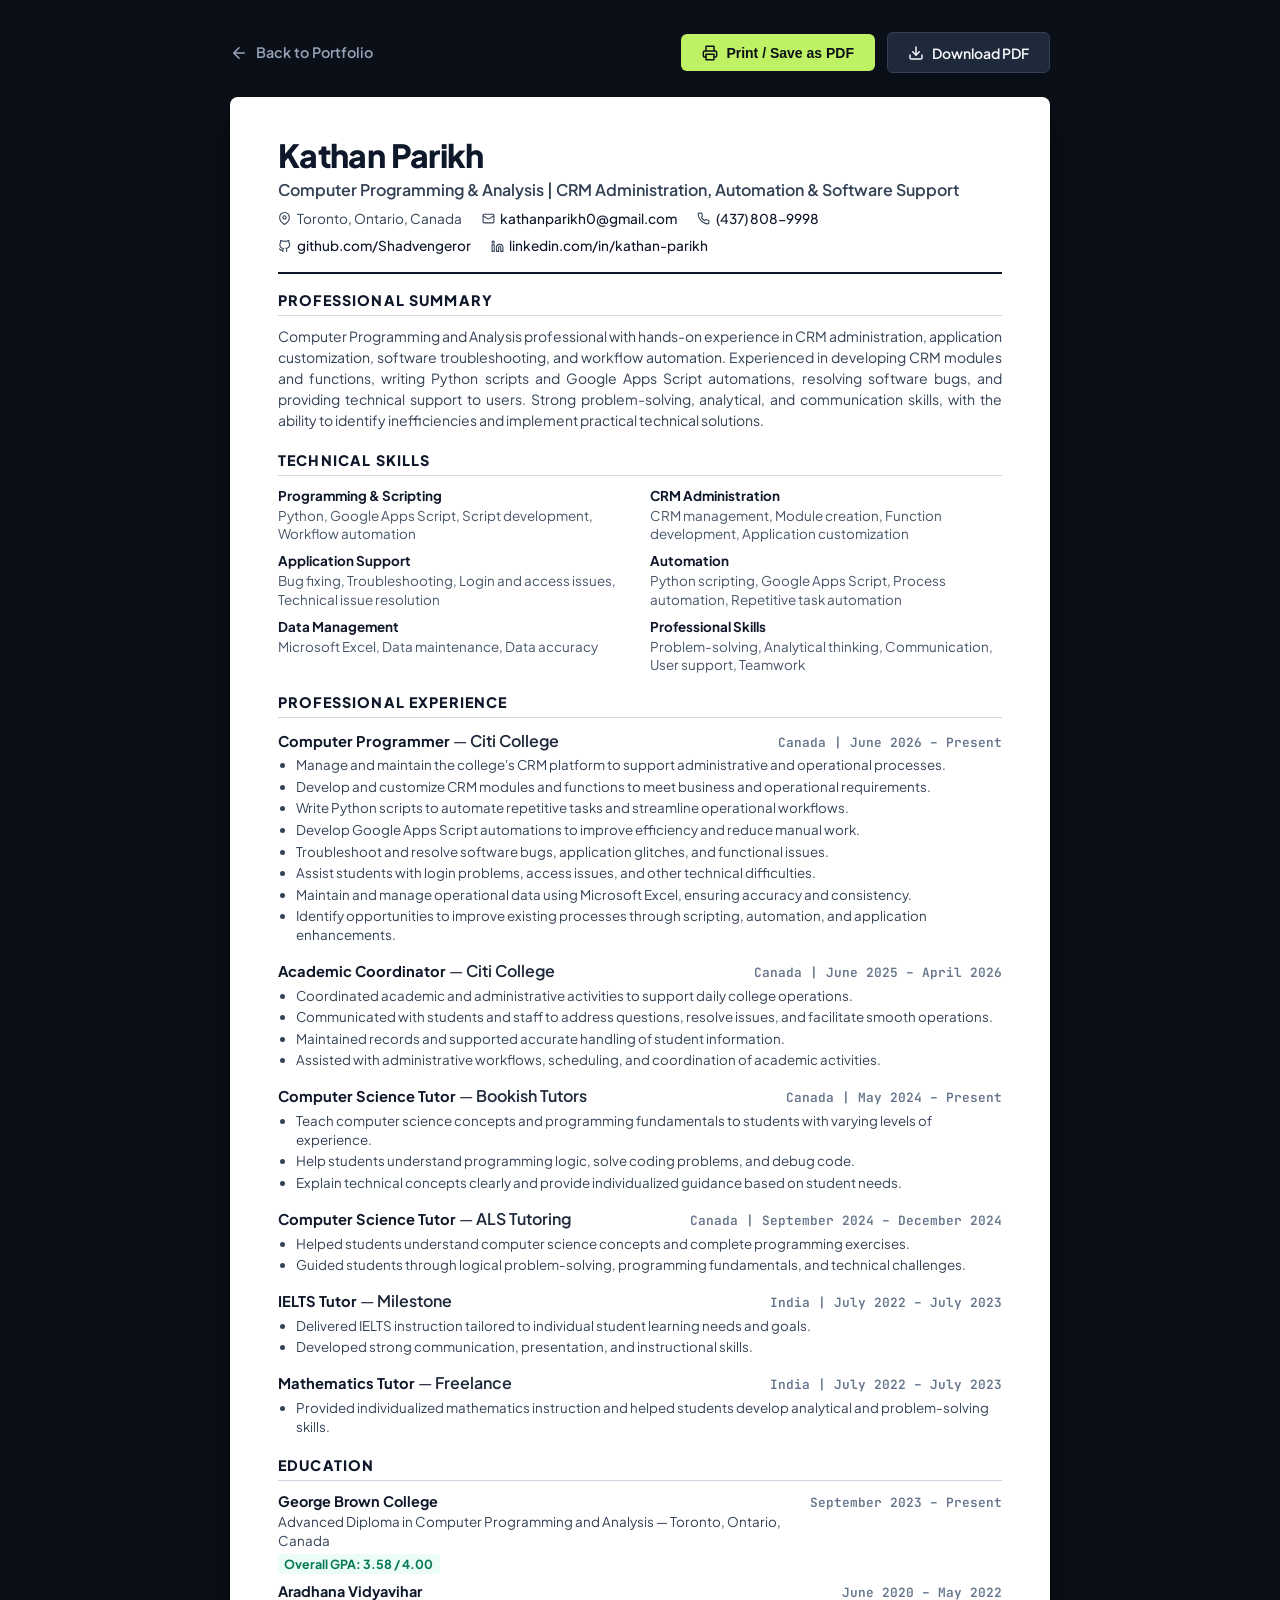
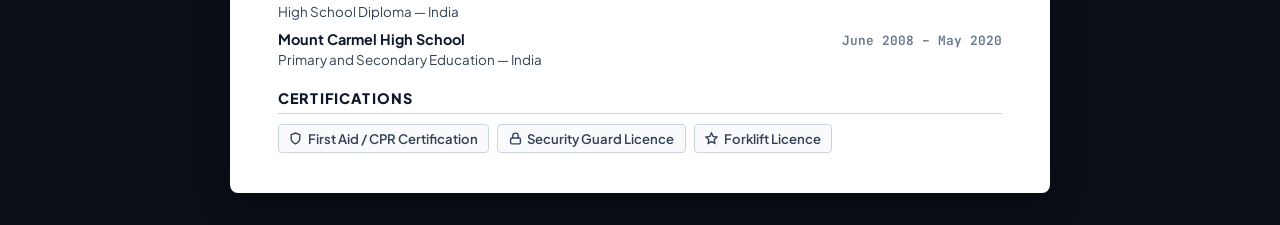
==== resume.html @ 6fba352c "Complete redesign of personal portfolio and updated resume" ====
<!DOCTYPE html>
<html lang="en">
<head>
    <meta charset="UTF-8">
    <meta name="viewport" content="width=device-width, initial-scale=1.0">
    <title>Kathan Parikh - Resume | Computer Programming & Analysis</title>
    <link rel="preconnect" href="https://fonts.googleapis.com">
    <link rel="preconnect" href="https://fonts.gstatic.com" crossorigin>
    <link href="https://fonts.googleapis.com/css2?family=Plus+Jakarta+Sans:wght@400;500;600;700;800&family=JetBrains+Mono:wght@400;500;600&display=swap" rel="stylesheet">
    <style>
        :root {
            --bg-page: #0b0f17;
            --surface: #ffffff;
            --text-dark: #0f172a;
            --text-muted: #334155;
            --text-light: #64748b;
            --accent: #2563eb;
            --border: #cbd5e1;
            --tag-bg: #f8fafc;
            --font-sans: 'Plus Jakarta Sans', -apple-system, BlinkMacSystemFont, 'Segoe UI', Roboto, sans-serif;
            --font-mono: 'JetBrains Mono', monospace;
        }

        * {
            box-sizing: border-box;
            margin: 0;
            padding: 0;
        }

        body {
            font-family: var(--font-sans);
            background-color: var(--bg-page);
            color: var(--text-dark);
            line-height: 1.45;
            padding: 2rem 1rem;
            min-height: 100vh;
        }

        /* Top Action Bar (Screen Only) */
        .action-bar {
            max-width: 820px;
            margin: 0 auto 1.5rem auto;
            display: flex;
            justify-content: space-between;
            align-items: center;
            flex-wrap: wrap;
            gap: 1rem;
        }

        .back-link {
            display: inline-flex;
            align-items: center;
            gap: 0.5rem;
            color: #94a3b8;
            text-decoration: none;
            font-weight: 600;
            font-size: 0.9rem;
            transition: color 0.2s;
        }

        .back-link:hover {
            color: #bef264;
        }

        .action-buttons {
            display: flex;
            align-items: center;
            gap: 0.75rem;
        }

        .btn {
            display: inline-flex;
            align-items: center;
            gap: 0.5rem;
            padding: 0.6rem 1.25rem;
            border-radius: 6px;
            font-size: 0.875rem;
            font-weight: 600;
            cursor: pointer;
            text-decoration: none;
            transition: all 0.2s;
            border: 1px solid transparent;
        }

        .btn-primary {
            background-color: #bef264;
            color: #0b0f17;
        }

        .btn-primary:hover {
            background-color: #a3e635;
        }

        .btn-secondary {
            background-color: #1e293b;
            color: #f8fafc;
            border-color: #334155;
        }

        .btn-secondary:hover {
            background-color: #334155;
        }

        /* Resume Sheet */
        .resume-sheet {
            max-width: 820px;
            margin: 0 auto;
            background: var(--surface);
            padding: 2.5rem 3rem;
            box-shadow: 0 10px 30px rgba(0, 0, 0, 0.4);
            border-radius: 8px;
        }

        /* Header */
        .resume-header {
            border-bottom: 2px solid var(--text-dark);
            padding-bottom: 1rem;
            margin-bottom: 1rem;
        }

        .candidate-name {
            font-size: 2rem;
            font-weight: 800;
            letter-spacing: -0.02em;
            color: var(--text-dark);
            line-height: 1.15;
            margin-bottom: 0.25rem;
        }

        .candidate-title {
            font-size: 1rem;
            font-weight: 600;
            color: #334155;
            margin-bottom: 0.45rem;
        }

        .contact-bar {
            display: flex;
            flex-wrap: wrap;
            gap: 0.5rem 1.25rem;
            font-size: 0.85rem;
            color: var(--text-muted);
        }

        .contact-item {
            display: inline-flex;
            align-items: center;
            gap: 0.35rem;
        }

        .contact-item a {
            color: var(--text-dark);
            text-decoration: none;
            font-weight: 500;
        }

        .contact-item a:hover {
            text-decoration: underline;
        }

        /* Section Styling */
        .section {
            margin-bottom: 1.15rem;
            break-inside: auto;
        }

        .section-title {
            font-size: 0.9rem;
            font-weight: 800;
            text-transform: uppercase;
            letter-spacing: 0.08em;
            color: var(--text-dark);
            border-bottom: 1.5px solid var(--border);
            padding-bottom: 0.25rem;
            margin-bottom: 0.65rem;
            display: flex;
            align-items: center;
            justify-content: space-between;
        }

        /* Summary */
        .summary-text {
            font-size: 0.875rem;
            color: #334155;
            line-height: 1.5;
            text-align: justify;
        }

        /* Skills Grid */
        .skills-table {
            display: grid;
            grid-template-columns: repeat(2, 1fr);
            gap: 0.5rem 1.25rem;
        }

        .skill-group {
            font-size: 0.84rem;
        }

        .skill-group-name {
            font-weight: 700;
            color: var(--text-dark);
            margin-bottom: 0.1rem;
        }

        .skill-items {
            color: #475569;
            line-height: 1.35;
        }

        /* Experience Items */
        .experience-item {
            margin-bottom: 0.9rem;
            break-inside: avoid;
        }

        .experience-item:last-child {
            margin-bottom: 0;
        }

        .role-header {
            display: flex;
            justify-content: space-between;
            align-items: baseline;
            flex-wrap: wrap;
            gap: 0.25rem;
            margin-bottom: 0.15rem;
        }

        .role-title {
            font-size: 0.92rem;
            font-weight: 700;
            color: var(--text-dark);
        }

        .role-org {
            font-weight: 600;
            color: #1e293b;
        }

        .role-meta {
            font-size: 0.8rem;
            font-weight: 600;
            color: var(--text-light);
            font-family: var(--font-mono);
        }

        .responsibilities {
            list-style: disc;
            padding-left: 1.15rem;
            margin-top: 0.25rem;
        }

        .responsibilities li {
            font-size: 0.835rem;
            color: #334155;
            margin-bottom: 0.18rem;
            line-height: 1.4;
        }

        /* Education */
        .edu-item {
            display: flex;
            justify-content: space-between;
            align-items: baseline;
            flex-wrap: wrap;
            gap: 0.25rem;
            margin-bottom: 0.45rem;
            break-inside: avoid;
        }

        .edu-item:last-child {
            margin-bottom: 0;
        }

        .edu-details {
            flex: 1;
        }

        .edu-school {
            font-weight: 700;
            font-size: 0.9rem;
            color: var(--text-dark);
        }

        .edu-degree {
            font-size: 0.84rem;
            color: #334155;
        }

        .edu-gpa {
            font-size: 0.78rem;
            font-weight: 700;
            color: #047857;
            background-color: #ecfdf5;
            padding: 0.08rem 0.4rem;
            border-radius: 4px;
            display: inline-block;
            margin-top: 0.15rem;
        }

        .edu-date {
            font-size: 0.8rem;
            font-weight: 600;
            color: var(--text-light);
            font-family: var(--font-mono);
        }

        /* Certifications List */
        .cert-list {
            display: flex;
            flex-wrap: wrap;
            gap: 0.5rem;
            list-style: none;
            break-inside: avoid;
        }

        .cert-pill {
            background-color: #f8fafc;
            border: 1px solid #cbd5e1;
            border-radius: 4px;
            padding: 0.25rem 0.65rem;
            font-size: 0.82rem;
            font-weight: 600;
            color: #334155;
            display: inline-flex;
            align-items: center;
            gap: 0.35rem;
        }

        /* Print Media Query */
        @media print {
            body {
                background: none;
                padding: 0;
                color: #000;
            }

            .action-bar {
                display: none !important;
            }

            .resume-sheet {
                max-width: 100%;
                width: 100%;
                margin: 0;
                padding: 0.8cm 1cm;
                box-shadow: none;
                border-radius: 0;
            }

            a {
                text-decoration: none;
                color: inherit;
            }

            .edu-gpa {
                background: none;
                border: 1px solid #047857;
                color: #047857;
            }

            .cert-pill {
                border-color: #94a3b8;
                background: none;
            }

            @page {
                size: A4 portrait;
                margin: 0.8cm;
            }
        }

        @media (max-width: 768px) {
            .resume-sheet {
                padding: 2rem 1.25rem;
            }
            .skills-table {
                grid-template-columns: 1fr;
            }
        }
    </style>
</head>
<body>

    <header class="action-bar">
        <a href="index.html" class="back-link">
            <svg width="18" height="18" viewBox="0 0 24 24" fill="none" stroke="currentColor" stroke-width="2.2" stroke-linecap="round" stroke-linejoin="round"><path d="M19 12H5M12 19l-7-7 7-7"/></svg>
            Back to Portfolio
        </a>
        <div class="action-buttons">
            <button onclick="window.print()" class="btn btn-primary">
                <svg width="16" height="16" viewBox="0 0 24 24" fill="none" stroke="currentColor" stroke-width="2.2" stroke-linecap="round" stroke-linejoin="round"><polyline points="6 9 6 2 18 2 18 9"></polyline><path d="M6 18H4a2 2 0 0 1-2-2v-5a2 2 0 0 1 2-2h16a2 2 0 0 1 2 2v5a2 2 0 0 1-2 2h-2"></path><rect x="6" y="14" width="12" height="8"></rect></svg>
                Print / Save as PDF
            </button>
            <a href="assets/Kathan_Parikh_Resume.pdf" download="Kathan_Parikh_Resume.pdf" class="btn btn-secondary">
                <svg width="16" height="16" viewBox="0 0 24 24" fill="none" stroke="currentColor" stroke-width="2.2" stroke-linecap="round" stroke-linejoin="round"><path d="M21 15v4a2 2 0 0 1-2 2H5a2 2 0 0 1-2-2v-4"></path><polyline points="7 10 12 15 17 10"></polyline><line x1="12" y1="15" x2="12" y2="3"></line></svg>
                Download PDF
            </a>
        </div>
    </header>

    <main class="resume-sheet">
        <!-- HEADER -->
        <header class="resume-header">
            <h1 class="candidate-name">Kathan Parikh</h1>
            <div class="candidate-title">Computer Programming & Analysis | CRM Administration, Automation & Software Support</div>
            <div class="contact-bar">
                <span class="contact-item">
                    <svg width="13" height="13" viewBox="0 0 24 24" fill="none" stroke="currentColor" stroke-width="2"><path d="M21 10c0 7-9 13-9 13s-9-6-9-13a9 9 0 0 1 18 0z"></path><circle cx="12" cy="10" r="3"></circle></svg>
                    Toronto, Ontario, Canada
                </span>
                <span class="contact-item">
                    <svg width="13" height="13" viewBox="0 0 24 24" fill="none" stroke="currentColor" stroke-width="2"><rect x="2" y="4" width="20" height="16" rx="2"></rect><path d="m22 7-8.97 5.7a1.94 1.94 0 0 1-2.06 0L2 7"></path></svg>
                    <a href="mailto:kathanparikh0@gmail.com">kathanparikh0@gmail.com</a>
                </span>
                <span class="contact-item">
                    <svg width="13" height="13" viewBox="0 0 24 24" fill="none" stroke="currentColor" stroke-width="2"><path d="M22 16.92v3a2 2 0 0 1-2.18 2 19.79 19.79 0 0 1-8.63-3.07 19.5 19.5 0 0 1-6-6 19.79 19.79 0 0 1-3.07-8.67A2 2 0 0 1 4.11 2h3a2 2 0 0 1 2 1.72 12.84 12.84 0 0 0 .7 2.81 2 2 0 0 1-.45 2.11L8.09 9.91a16 16 0 0 0 6 6l1.27-1.27a2 2 0 0 1 2.11-.45 12.84 12.84 0 0 0 2.81.7A2 2 0 0 1 22 16.92z"></path></svg>
                    <a href="tel:4378089998">(437) 808-9998</a>
                </span>
                <span class="contact-item">
                    <svg width="13" height="13" viewBox="0 0 24 24" fill="none" stroke="currentColor" stroke-width="2"><path d="M9 19c-5 1.5-5-2.5-7-3m14 6v-3.87a3.37 3.37 0 0 0-.94-2.61c3.14-.35 6.44-1.54 6.44-7A5.44 5.44 0 0 0 20 4.77 5.07 5.07 0 0 0 19.91 1S18.73.65 16 2.48a13.38 13.38 0 0 0-7 0C6.27.65 5.09 1 5.09 1A5.07 5.07 0 0 0 5 4.77a5.44 5.44 0 0 0-1.5 3.78c0 5.42 3.3 6.61 6.44 7A3.37 3.37 0 0 0 9 18.13V22"></path></svg>
                    <a href="https://github.com/Shadvengeror" target="_blank" rel="noopener">github.com/Shadvengeror</a>
                </span>
                <span class="contact-item">
                    <svg width="13" height="13" viewBox="0 0 24 24" fill="none" stroke="currentColor" stroke-width="2"><path d="M16 8a6 6 0 0 1 6 6v7h-4v-7a2 2 0 0 0-2-2 2 2 0 0 0-2 2v7h-4v-7a6 6 0 0 1 6-6z"></path><rect x="2" y="9" width="4" height="12"></rect><circle cx="4" cy="4" r="2"></circle></svg>
                    <a href="https://www.linkedin.com/in/kathan-parikh-7a26a5268/" target="_blank" rel="noopener">linkedin.com/in/kathan-parikh</a>
                </span>
            </div>
        </header>

        <!-- PROFESSIONAL SUMMARY -->
        <section class="section">
            <h2 class="section-title">Professional Summary</h2>
            <p class="summary-text">
                Computer Programming and Analysis professional with hands-on experience in CRM administration, application customization, software troubleshooting, and workflow automation. Experienced in developing CRM modules and functions, writing Python scripts and Google Apps Script automations, resolving software bugs, and providing technical support to users. Strong problem-solving, analytical, and communication skills, with the ability to identify inefficiencies and implement practical technical solutions.
            </p>
        </section>

        <!-- TECHNICAL SKILLS -->
        <section class="section">
            <h2 class="section-title">Technical Skills</h2>
            <div class="skills-table">
                <div class="skill-group">
                    <div class="skill-group-name">Programming & Scripting</div>
                    <div class="skill-items">Python, Google Apps Script, Script development, Workflow automation</div>
                </div>
                <div class="skill-group">
                    <div class="skill-group-name">CRM Administration</div>
                    <div class="skill-items">CRM management, Module creation, Function development, Application customization</div>
                </div>
                <div class="skill-group">
                    <div class="skill-group-name">Application Support</div>
                    <div class="skill-items">Bug fixing, Troubleshooting, Login and access issues, Technical issue resolution</div>
                </div>
                <div class="skill-group">
                    <div class="skill-group-name">Automation</div>
                    <div class="skill-items">Python scripting, Google Apps Script, Process automation, Repetitive task automation</div>
                </div>
                <div class="skill-group">
                    <div class="skill-group-name">Data Management</div>
                    <div class="skill-items">Microsoft Excel, Data maintenance, Data accuracy</div>
                </div>
                <div class="skill-group">
                    <div class="skill-group-name">Professional Skills</div>
                    <div class="skill-items">Problem-solving, Analytical thinking, Communication, User support, Teamwork</div>
                </div>
            </div>
        </section>

        <!-- PROFESSIONAL EXPERIENCE -->
        <section class="section">
            <h2 class="section-title">Professional Experience</h2>

            <!-- Citi College - Computer Programmer -->
            <article class="experience-item">
                <div class="role-header">
                    <div>
                        <span class="role-title">Computer Programmer</span> &mdash; <span class="role-org">Citi College</span>
                    </div>
                    <span class="role-meta">Canada | June 2026 – Present</span>
                </div>
                <ul class="responsibilities">
                    <li>Manage and maintain the college's CRM platform to support administrative and operational processes.</li>
                    <li>Develop and customize CRM modules and functions to meet business and operational requirements.</li>
                    <li>Write Python scripts to automate repetitive tasks and streamline operational workflows.</li>
                    <li>Develop Google Apps Script automations to improve efficiency and reduce manual work.</li>
                    <li>Troubleshoot and resolve software bugs, application glitches, and functional issues.</li>
                    <li>Assist students with login problems, access issues, and other technical difficulties.</li>
                    <li>Maintain and manage operational data using Microsoft Excel, ensuring accuracy and consistency.</li>
                    <li>Identify opportunities to improve existing processes through scripting, automation, and application enhancements.</li>
                </ul>
            </article>

            <!-- Citi College - Academic Coordinator -->
            <article class="experience-item">
                <div class="role-header">
                    <div>
                        <span class="role-title">Academic Coordinator</span> &mdash; <span class="role-org">Citi College</span>
                    </div>
                    <span class="role-meta">Canada | June 2025 – April 2026</span>
                </div>
                <ul class="responsibilities">
                    <li>Coordinated academic and administrative activities to support daily college operations.</li>
                    <li>Communicated with students and staff to address questions, resolve issues, and facilitate smooth operations.</li>
                    <li>Maintained records and supported accurate handling of student information.</li>
                    <li>Assisted with administrative workflows, scheduling, and coordination of academic activities.</li>
                </ul>
            </article>

            <!-- Bookish Tutors - CS Tutor -->
            <article class="experience-item">
                <div class="role-header">
                    <div>
                        <span class="role-title">Computer Science Tutor</span> &mdash; <span class="role-org">Bookish Tutors</span>
                    </div>
                    <span class="role-meta">Canada | May 2024 – Present</span>
                </div>
                <ul class="responsibilities">
                    <li>Teach computer science concepts and programming fundamentals to students with varying levels of experience.</li>
                    <li>Help students understand programming logic, solve coding problems, and debug code.</li>
                    <li>Explain technical concepts clearly and provide individualized guidance based on student needs.</li>
                </ul>
            </article>

            <!-- ALS Tutoring - CS Tutor -->
            <article class="experience-item">
                <div class="role-header">
                    <div>
                        <span class="role-title">Computer Science Tutor</span> &mdash; <span class="role-org">ALS Tutoring</span>
                    </div>
                    <span class="role-meta">Canada | September 2024 – December 2024</span>
                </div>
                <ul class="responsibilities">
                    <li>Helped students understand computer science concepts and complete programming exercises.</li>
                    <li>Guided students through logical problem-solving, programming fundamentals, and technical challenges.</li>
                </ul>
            </article>

            <!-- Milestone - IELTS Tutor -->
            <article class="experience-item">
                <div class="role-header">
                    <div>
                        <span class="role-title">IELTS Tutor</span> &mdash; <span class="role-org">Milestone</span>
                    </div>
                    <span class="role-meta">India | July 2022 – July 2023</span>
                </div>
                <ul class="responsibilities">
                    <li>Delivered IELTS instruction tailored to individual student learning needs and goals.</li>
                    <li>Developed strong communication, presentation, and instructional skills.</li>
                </ul>
            </article>

            <!-- Freelance - Mathematics Tutor -->
            <article class="experience-item">
                <div class="role-header">
                    <div>
                        <span class="role-title">Mathematics Tutor</span> &mdash; <span class="role-org">Freelance</span>
                    </div>
                    <span class="role-meta">India | July 2022 – July 2023</span>
                </div>
                <ul class="responsibilities">
                    <li>Provided individualized mathematics instruction and helped students develop analytical and problem-solving skills.</li>
                </ul>
            </article>
        </section>

        <!-- EDUCATION -->
        <section class="section">
            <h2 class="section-title">Education</h2>
            <div class="edu-item">
                <div class="edu-details">
                    <div class="edu-school">George Brown College</div>
                    <div class="edu-degree">Advanced Diploma in Computer Programming and Analysis &mdash; Toronto, Ontario, Canada</div>
                    <div class="edu-gpa">Overall GPA: 3.58 / 4.00</div>
                </div>
                <div class="edu-date">September 2023 – Present</div>
            </div>
            <div class="edu-item">
                <div class="edu-details">
                    <div class="edu-school">Aradhana Vidyavihar</div>
                    <div class="edu-degree">High School Diploma &mdash; India</div>
                </div>
                <div class="edu-date">June 2020 – May 2022</div>
            </div>
            <div class="edu-item">
                <div class="edu-details">
                    <div class="edu-school">Mount Carmel High School</div>
                    <div class="edu-degree">Primary and Secondary Education &mdash; India</div>
                </div>
                <div class="edu-date">June 2008 – May 2020</div>
            </div>
        </section>

        <!-- CERTIFICATIONS -->
        <section class="section" style="margin-bottom: 0;">
            <h2 class="section-title">Certifications</h2>
            <ul class="cert-list">
                <li class="cert-pill">
                    <svg width="13" height="13" viewBox="0 0 24 24" fill="none" stroke="currentColor" stroke-width="2.5"><path d="M12 22s8-4 8-10V5l-8-3-8 3v7c0 6 8 10 8 10z"></path></svg>
                    First Aid / CPR Certification
                </li>
                <li class="cert-pill">
                    <svg width="13" height="13" viewBox="0 0 24 24" fill="none" stroke="currentColor" stroke-width="2.5"><rect x="3" y="11" width="18" height="11" rx="2" ry="2"></rect><path d="M7 11V7a5 5 0 0 1 10 0v4"></path></svg>
                    Security Guard Licence
                </li>
                <li class="cert-pill">
                    <svg width="13" height="13" viewBox="0 0 24 24" fill="none" stroke="currentColor" stroke-width="2.5"><polygon points="12 2 15.09 8.26 22 9.27 17 14.14 18.18 21.02 12 17.77 5.82 21.02 7 14.14 2 9.27 8.91 8.26 12 2"></polygon></svg>
                    Forklift Licence
                </li>
            </ul>
        </section>
    </main>

</body>
</html>
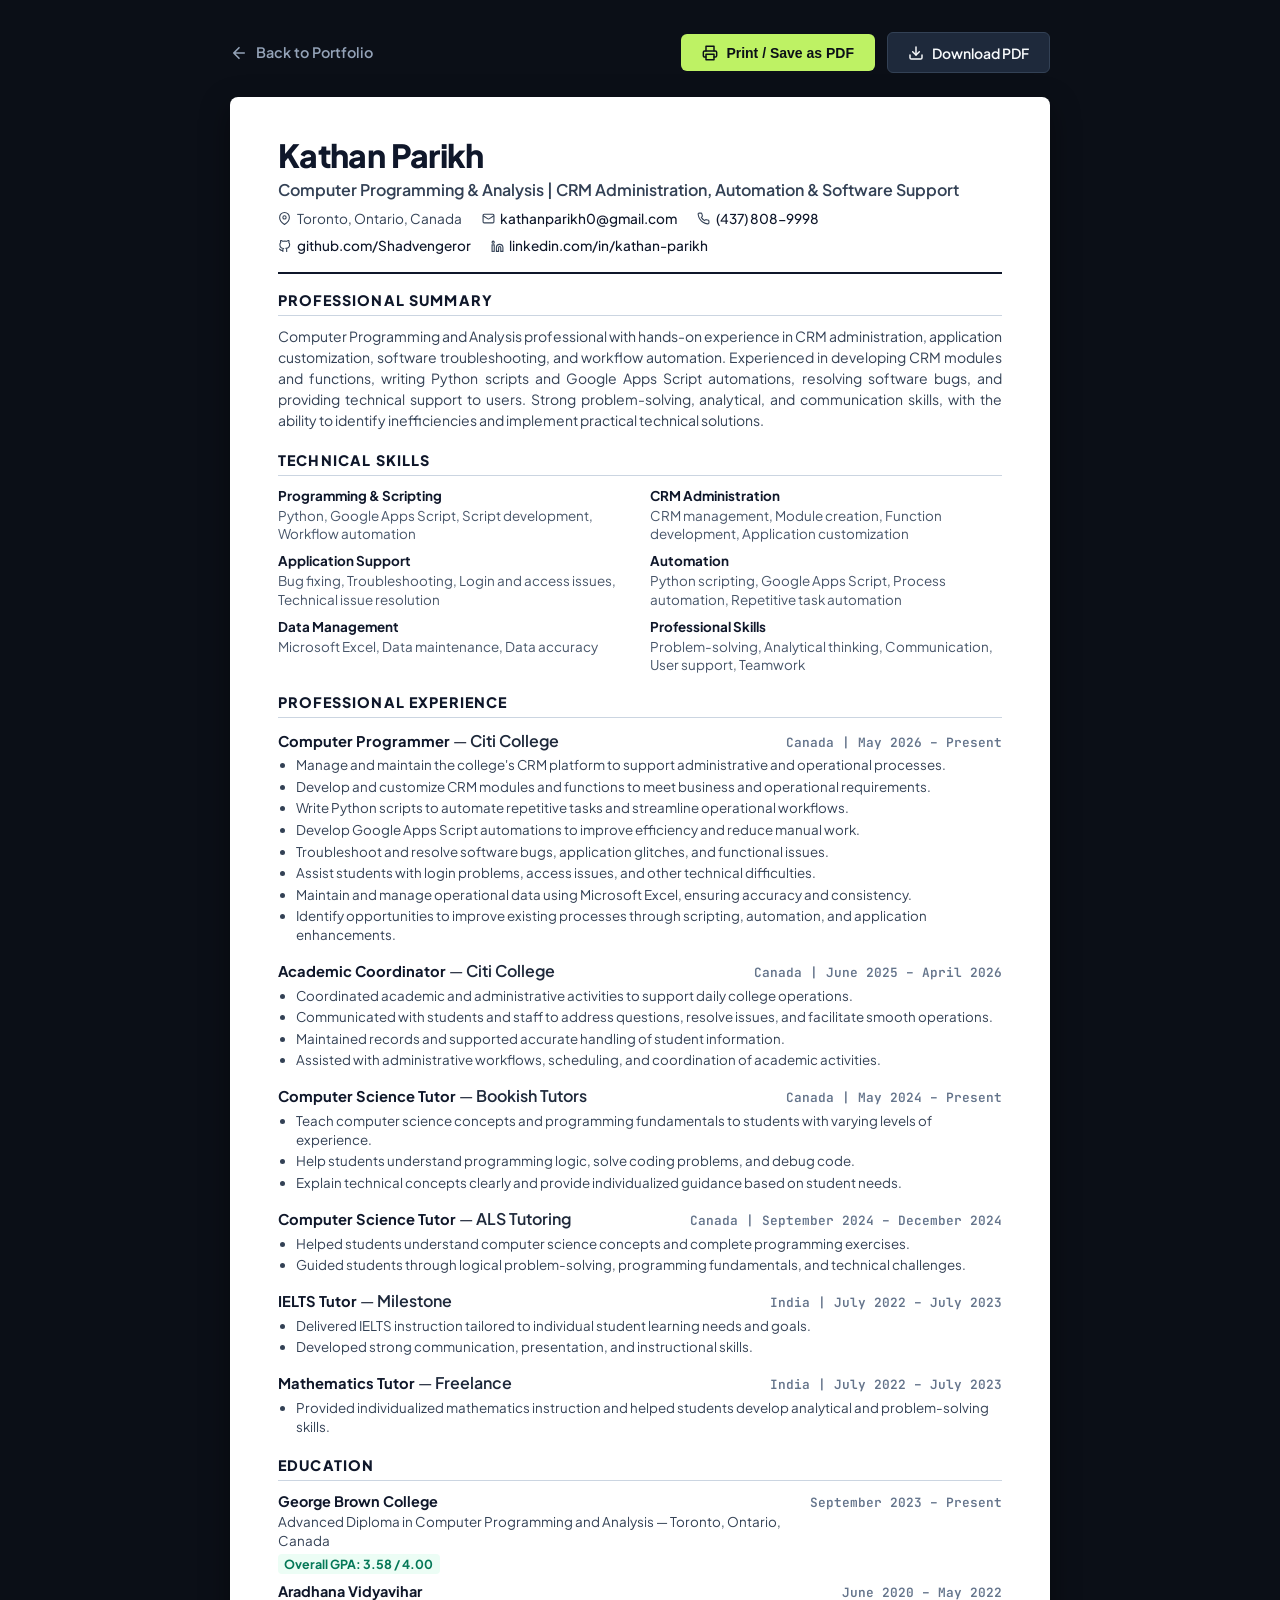
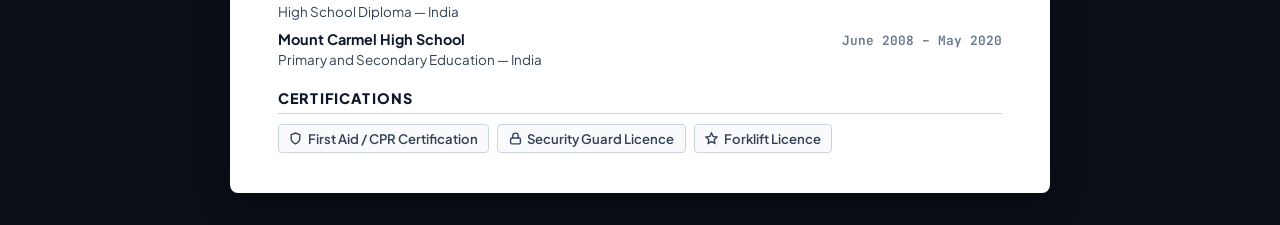
==== commit adba26ac: "Update resume.html" ====
--- a/resume.html
+++ b/resume.html
@@ -478,7 +478,7 @@
                     <div>
                         <span class="role-title">Computer Programmer</span> &mdash; <span class="role-org">Citi College</span>
                     </div>
-                    <span class="role-meta">Canada | June 2026 – Present</span>
+                    <span class="role-meta">Canada | May 2026 – Present</span>
                 </div>
                 <ul class="responsibilities">
                     <li>Manage and maintain the college's CRM platform to support administrative and operational processes.</li>
